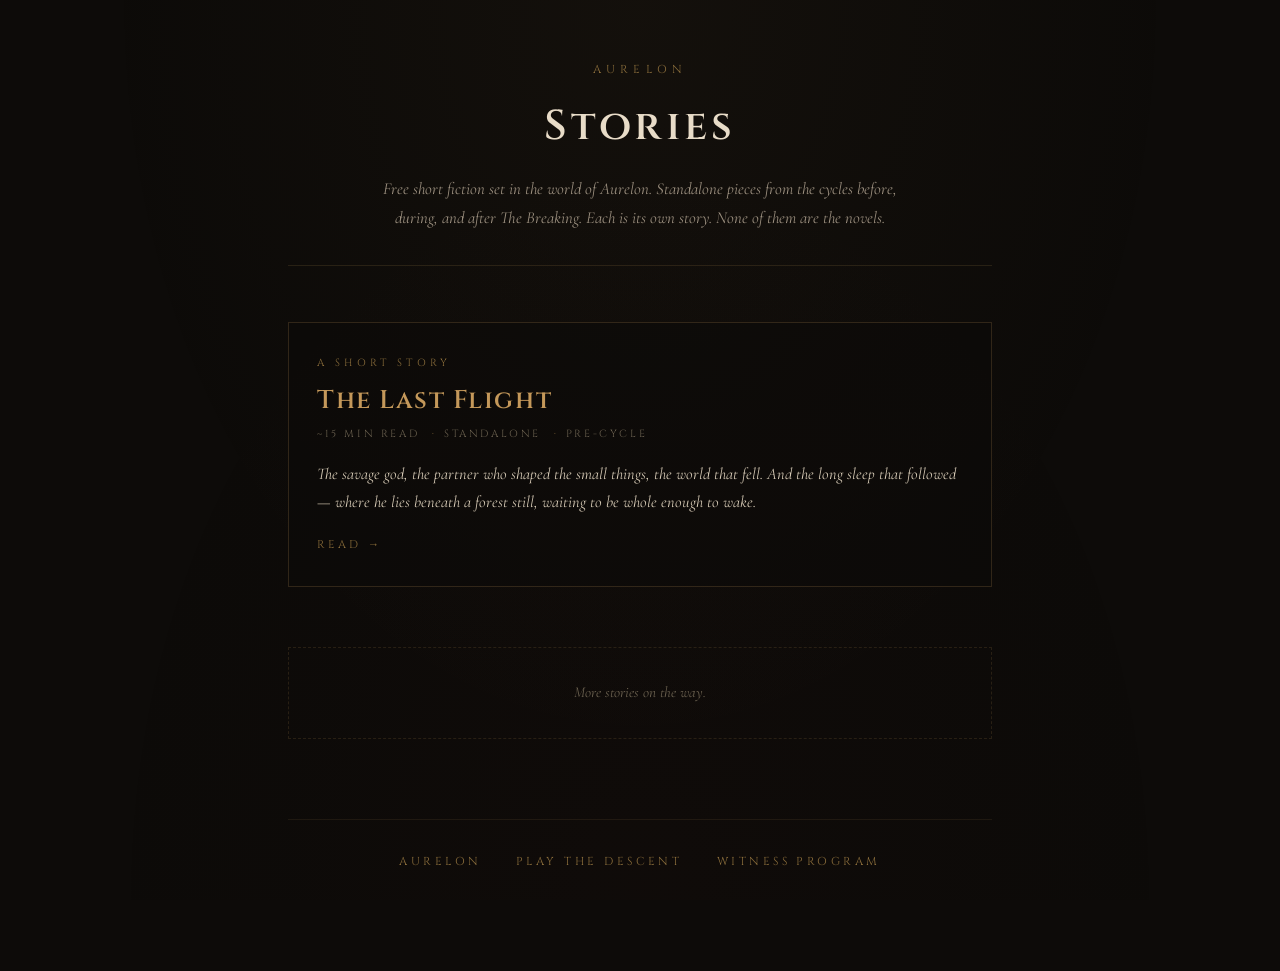
==== stories/index.html @ 1433b1ba "Add index.html for Stories section of Aurelon This HTML file serves as the main page for the Stories" ====
<!DOCTYPE html>
<html lang="en">
<head>
<meta charset="UTF-8">
<meta name="viewport" content="width=device-width, initial-scale=1.0">
<title>Stories — Aurelon</title>
<meta name="description" content="Free short fiction set in the world of Aurelon. Standalone stories from the cycles before, during, and after The Breaking.">
<meta name="theme-color" content="#0d0b09">

<!-- Open Graph / social card -->
<meta property="og:type" content="website">
<meta property="og:title" content="Stories — Aurelon">
<meta property="og:description" content="Free short fiction set in the world of Aurelon.">
<meta property="og:site_name" content="Aurelon Universe">
<meta property="og:url" content="https://aurelonuniverse.com/stories">
<meta name="twitter:card" content="summary">
<meta name="twitter:title" content="Stories — Aurelon">
<meta name="twitter:description" content="Free short fiction set in the world of Aurelon.">

<link rel="preconnect" href="https://fonts.googleapis.com">
<link href="https://fonts.googleapis.com/css2?family=Cinzel:wght@400;600;700&family=Cormorant+Garamond:ital,wght@0,400;0,500;0,600;1,400&display=swap" rel="stylesheet">

<style>
*, *::before, *::after { margin: 0; padding: 0; box-sizing: border-box; }

:root {
  --gold: #c4985a;
  --gold-light: #d4a847;
  --gold-dim: #8a6d3b;
  --bone: #e8dcc8;
  --parchment: #f5f0e6;
  --dark: #0d0b09;
  --dark-mid: #1a1612;
  --dark-surface: #231f1a;
  --text-primary: #d4c8b4;
  --text-secondary: #9a8e7e;
  --text-faint: #6a604f;
}

html { background: var(--dark); }
body {
  background: var(--dark);
  color: var(--text-primary);
  font-family: 'Cormorant Garamond', Georgia, serif;
  font-size: 18px;
  line-height: 1.7;
  min-height: 100vh;
  -webkit-font-smoothing: antialiased;
  -moz-osx-font-smoothing: grayscale;
}

body::before {
  content: '';
  position: fixed;
  top: 0; left: 0; right: 0; bottom: 0;
  background:
    radial-gradient(ellipse at top, rgba(196,152,90,0.04) 0%, transparent 60%),
    radial-gradient(ellipse at bottom, rgba(107,32,32,0.03) 0%, transparent 60%);
  pointer-events: none;
  z-index: 0;
}

.container {
  position: relative;
  z-index: 1;
  max-width: 760px;
  margin: 0 auto;
  padding: 60px 28px 100px;
}

/* ─── HEADER ─── */
header.page-header {
  text-align: center;
  margin-bottom: 56px;
  padding-bottom: 32px;
  border-bottom: 1px solid rgba(196,152,90,0.15);
}

.eyebrow {
  font-family: 'Cinzel', serif;
  font-size: 0.72rem;
  letter-spacing: 0.45em;
  color: var(--gold-dim);
  text-transform: uppercase;
  margin-bottom: 22px;
}
.eyebrow a {
  color: var(--gold-dim);
  text-decoration: none;
  transition: color 0.2s;
}
.eyebrow a:hover { color: var(--gold); }

h1.page-title {
  font-family: 'Cinzel', serif;
  font-weight: 600;
  font-size: 2.6rem;
  letter-spacing: 0.1em;
  color: var(--bone);
  margin-bottom: 24px;
  line-height: 1.2;
}

.intro {
  max-width: 560px;
  margin: 0 auto;
  color: var(--text-secondary);
  font-style: italic;
  font-size: 1.05rem;
}

/* ─── STORY LIST ─── */
.story-list {
  display: flex;
  flex-direction: column;
  gap: 28px;
  margin-bottom: 60px;
}

.story-card {
  display: block;
  padding: 32px 28px;
  border: 1px solid rgba(196,152,90,0.2);
  background: rgba(13,11,9,0.6);
  text-decoration: none;
  color: inherit;
  transition: border-color 0.25s, background 0.25s, transform 0.25s;
}
.story-card:hover {
  border-color: rgba(196,152,90,0.5);
  background: rgba(35,31,26,0.6);
  transform: translateY(-1px);
}

.story-card .card-eyebrow {
  font-family: 'Cinzel', serif;
  font-size: 0.65rem;
  letter-spacing: 0.4em;
  color: var(--gold-dim);
  text-transform: uppercase;
  margin-bottom: 12px;
}

.story-card h2 {
  font-family: 'Cinzel', serif;
  font-weight: 600;
  font-size: 1.6rem;
  letter-spacing: 0.06em;
  color: var(--gold);
  margin-bottom: 8px;
  line-height: 1.3;
}

.story-card .card-meta {
  font-family: 'Cinzel', serif;
  font-size: 0.65rem;
  letter-spacing: 0.25em;
  color: var(--text-faint);
  text-transform: uppercase;
  margin-bottom: 18px;
}
.story-card .card-meta span + span::before {
  content: '·';
  margin: 0 0.7em;
  color: var(--gold-dim);
}

.story-card .card-preview {
  color: var(--text-primary);
  font-style: italic;
  margin-bottom: 18px;
  font-size: 1.02rem;
}

.story-card .card-cta {
  font-family: 'Cinzel', serif;
  font-size: 0.7rem;
  letter-spacing: 0.3em;
  color: var(--gold-dim);
  text-transform: uppercase;
}
.story-card:hover .card-cta { color: var(--gold-light); }

/* ─── PLACEHOLDER FOR FUTURE STORIES ─── */
.coming-soon {
  text-align: center;
  padding: 32px;
  border: 1px dashed rgba(196,152,90,0.15);
  color: var(--text-faint);
  font-style: italic;
  font-size: 0.95rem;
}

/* ─── FOOTER ─── */
footer.page-footer {
  text-align: center;
  margin-top: 80px;
  padding-top: 32px;
  border-top: 1px solid rgba(196,152,90,0.1);
  font-family: 'Cinzel', serif;
  font-size: 0.72rem;
  letter-spacing: 0.3em;
  text-transform: uppercase;
}
footer.page-footer a {
  color: var(--gold-dim);
  text-decoration: none;
  margin: 0 14px;
  transition: color 0.2s;
}
footer.page-footer a:hover {
  color: var(--gold);
}

/* ─── MOBILE ─── */
@media (max-width: 600px) {
  body { font-size: 16px; }
  .container { padding: 40px 20px 60px; }
  h1.page-title { font-size: 2rem; letter-spacing: 0.08em; }
  .story-card { padding: 24px 20px; }
  .story-card h2 { font-size: 1.4rem; }
  footer.page-footer { font-size: 0.65rem; letter-spacing: 0.2em; }
  footer.page-footer a { display: block; margin: 8px 0; }
}
</style>

<!-- Cloudflare Web Analytics --><script defer src='https://static.cloudflareinsights.com/beacon.min.js' data-cf-beacon='{"token": "c6b10b9c22674a1fa83ea88372c5a3a4"}'></script><!-- End Cloudflare Web Analytics -->
</head>
<body>

<div class="container">

  <header class="page-header">
    <div class="eyebrow"><a href="/">Aurelon</a></div>
    <h1 class="page-title">Stories</h1>
    <p class="intro">Free short fiction set in the world of Aurelon. Standalone pieces from the cycles before, during, and after The Breaking. Each is its own story. None of them are the novels.</p>
  </header>

  <div class="story-list">

    <a href="/stories/the-last-flight" class="story-card">
      <div class="card-eyebrow">A short story</div>
      <h2>The Last Flight</h2>
      <div class="card-meta">
        <span>~15 min read</span>
        <span>Standalone</span>
        <span>Pre-cycle</span>
      </div>
      <p class="card-preview">The savage god, the partner who shaped the small things, the world that fell. And the long sleep that followed — where he lies beneath a forest still, waiting to be whole enough to wake.</p>
      <div class="card-cta">Read →</div>
    </a>

  </div>

  <div class="coming-soon">More stories on the way.</div>

  <footer class="page-footer">
    <a href="/">Aurelon</a>
    <a href="/the-descent">Play The Descent</a>
    <a href="/witness">Witness program</a>
  </footer>

</div>

</body>
</html>
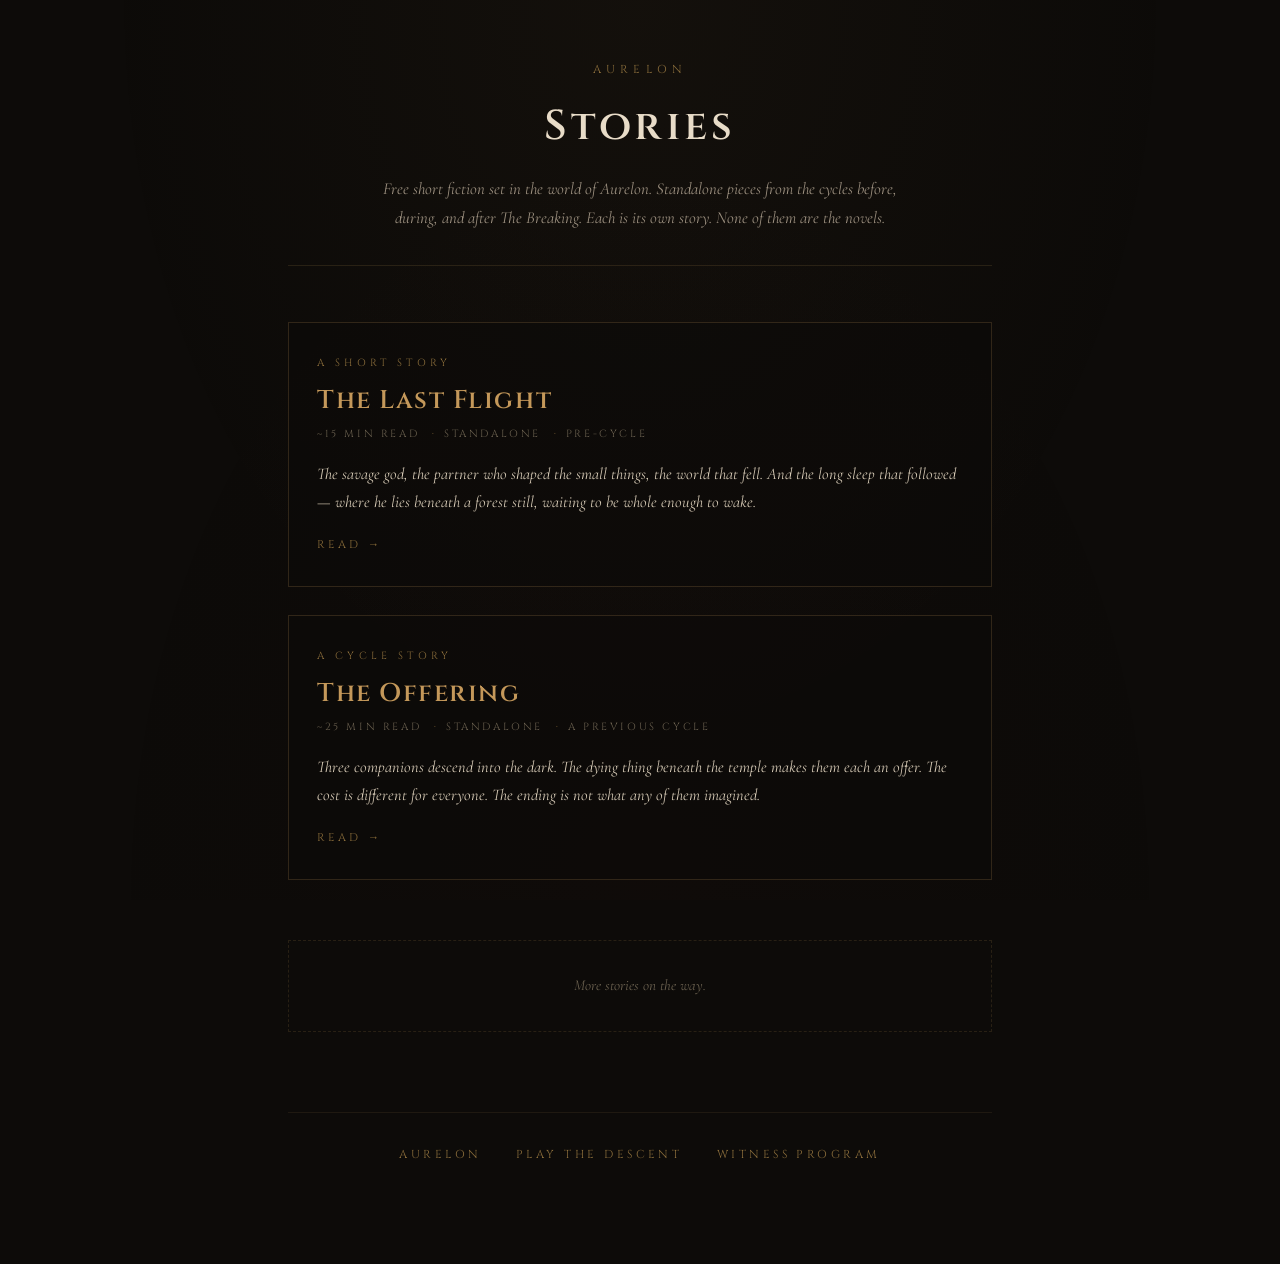
==== commit 09773241: "Add new story card for 'The Offering'" ====
--- a/stories/index.html
+++ b/stories/index.html
@@ -250,6 +250,18 @@
       <div class="card-cta">Read →</div>
     </a>
 
+    <a href="/stories/the-offering" class="story-card">
+      <div class="card-eyebrow">A cycle story</div>
+      <h2>The Offering</h2>
+      <div class="card-meta">
+        <span>~25 min read</span>
+        <span>Standalone</span>
+        <span>A previous cycle</span>
+      </div>
+      <p class="card-preview">Three companions descend into the dark. The dying thing beneath the temple makes them each an offer. The cost is different for everyone. The ending is not what any of them imagined.</p>
+      <div class="card-cta">Read →</div>
+    </a>
+
   </div>
 
   <div class="coming-soon">More stories on the way.</div>
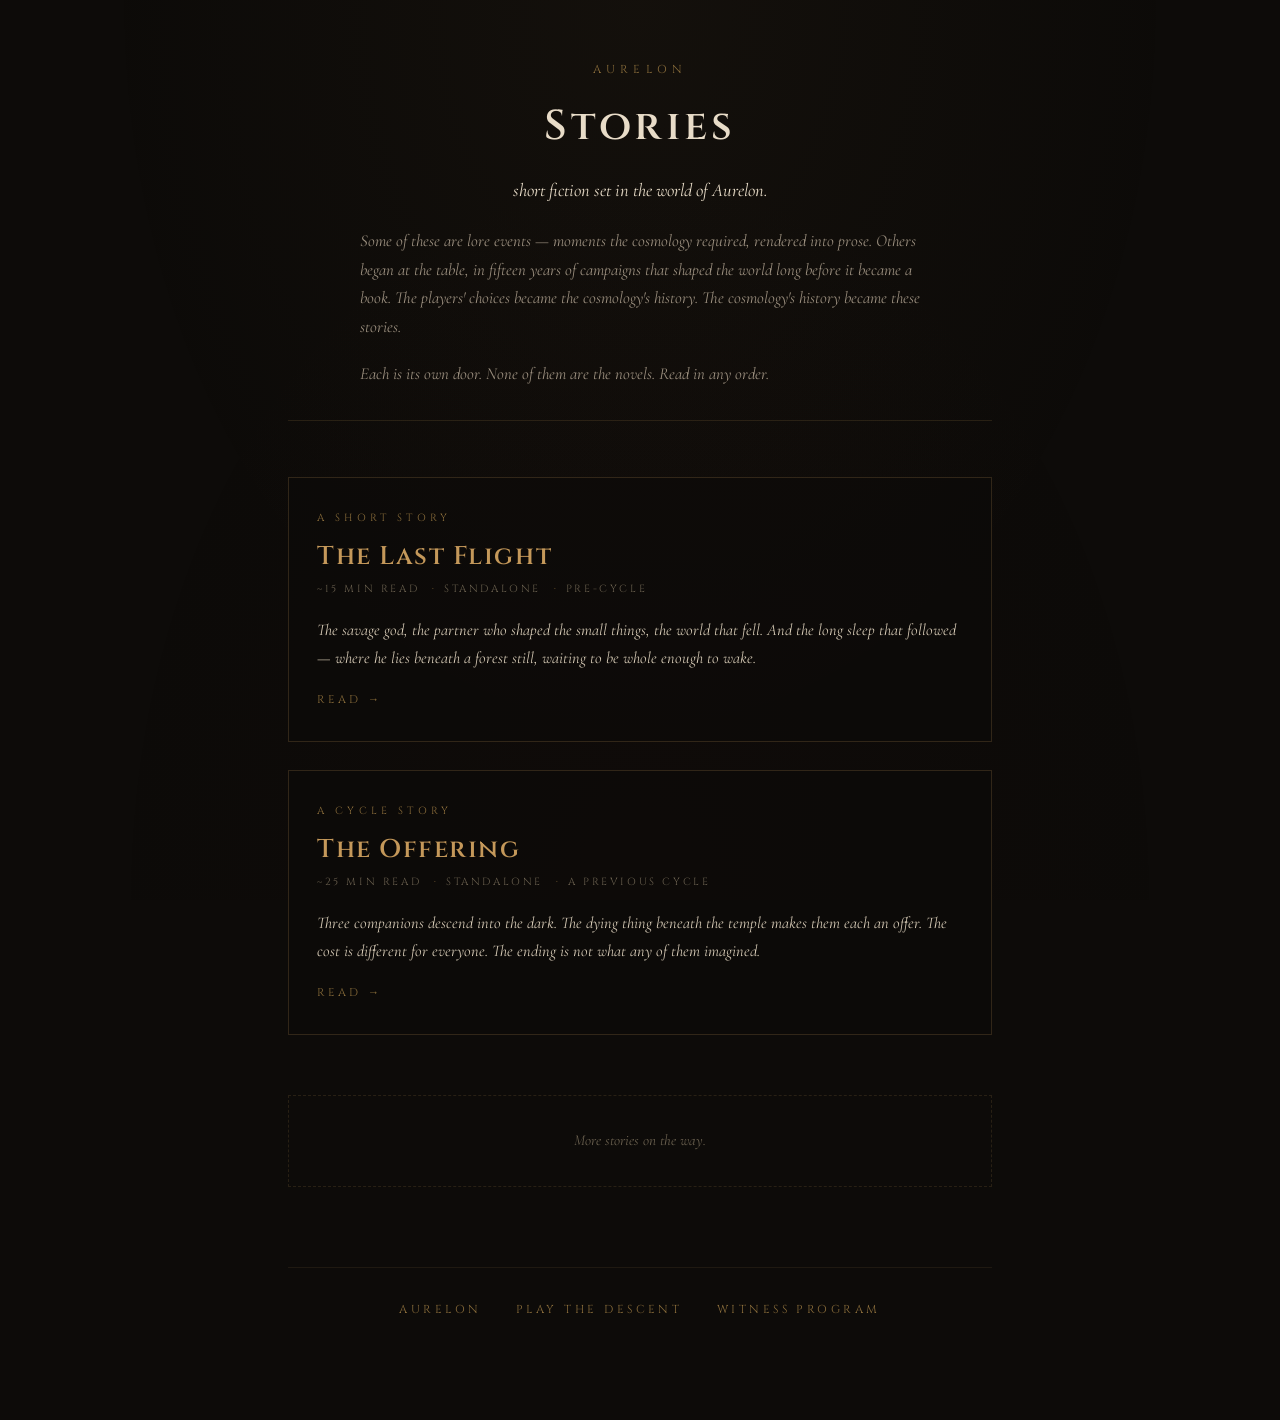
==== commit 5a5875a4: "Revise intro text for story descriptions Updated the introduction section with more detailed descrip" ====
--- a/stories/index.html
+++ b/stories/index.html
@@ -107,6 +107,18 @@
   color: var(--text-secondary);
   font-style: italic;
   font-size: 1.05rem;
+  text-align: left;
+}
+.intro p {
+  margin-bottom: 1.1em;
+}
+.intro p:last-child {
+  margin-bottom: 0;
+}
+.intro p:first-child {
+  text-align: center;
+  color: var(--bone);
+  font-size: 1.15rem;
 }
 
 /* ─── STORY LIST ─── */
@@ -233,7 +245,11 @@
   <header class="page-header">
     <div class="eyebrow"><a href="/">Aurelon</a></div>
     <h1 class="page-title">Stories</h1>
-    <p class="intro">Free short fiction set in the world of Aurelon. Standalone pieces from the cycles before, during, and after The Breaking. Each is its own story. None of them are the novels.</p>
+    <div class="intro">
+      <p>short fiction set in the world of Aurelon.</p>
+      <p>Some of these are lore events — moments the cosmology required, rendered into prose. Others began at the table, in fifteen years of campaigns that shaped the world long before it became a book. The players' choices became the cosmology's history. The cosmology's history became these stories.</p>
+      <p>Each is its own door. None of them are the novels. Read in any order.</p>
+    </div>
   </header>
 
   <div class="story-list">
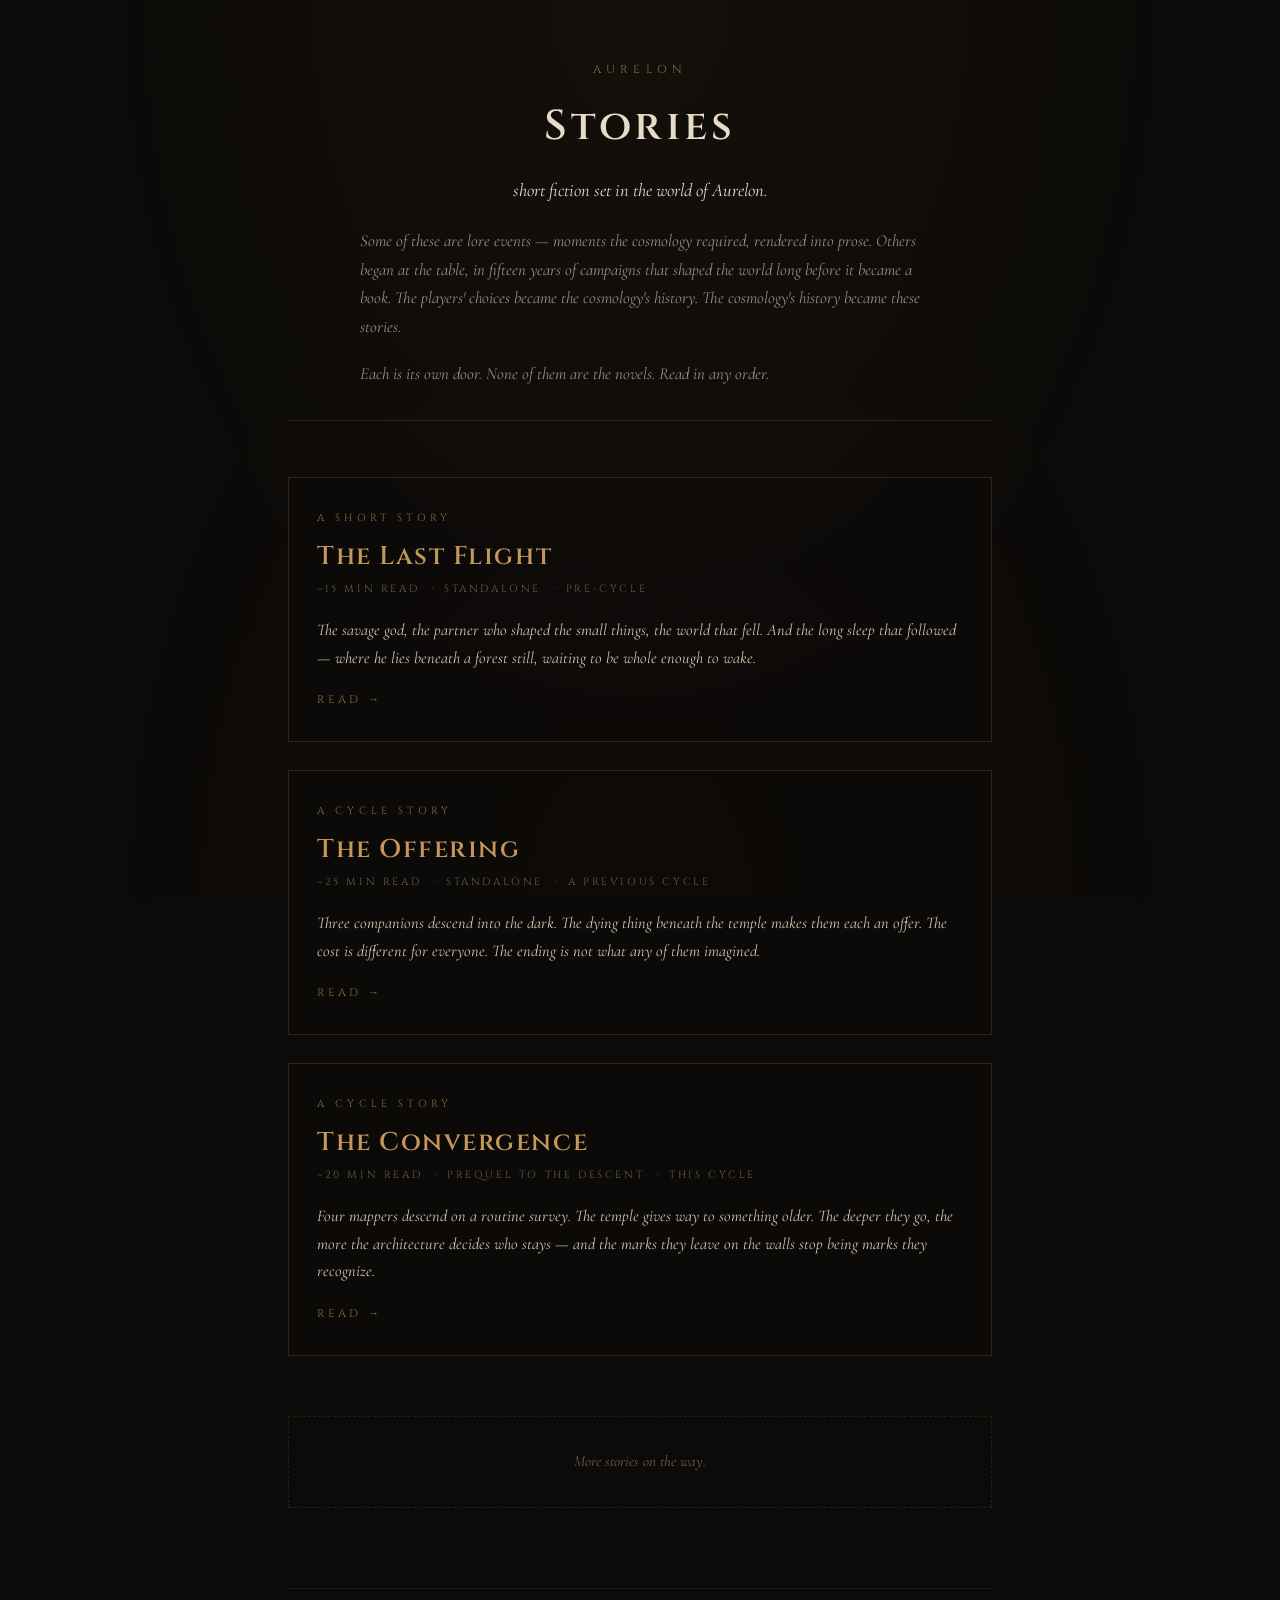
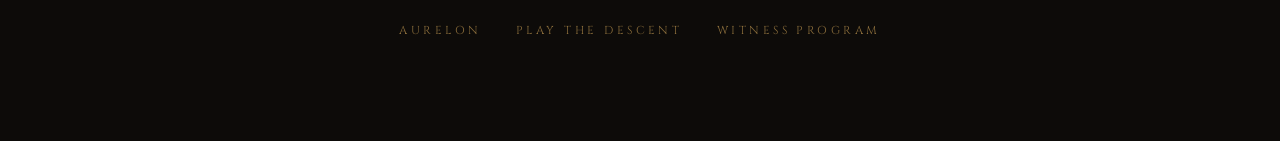
==== commit 7cec54b9: "Add 'The Convergence' story card to index.html" ====
--- a/stories/index.html
+++ b/stories/index.html
@@ -278,6 +278,18 @@
       <div class="card-cta">Read →</div>
     </a>
 
+    <a href="/stories/the-convergence" class="story-card">
+      <div class="card-eyebrow">A cycle story</div>
+      <h2>The Convergence</h2>
+      <div class="card-meta">
+        <span>~20 min read</span>
+        <span>Prequel to The Descent</span>
+        <span>This cycle</span>
+      </div>
+      <p class="card-preview">Four mappers descend on a routine survey. The temple gives way to something older. The deeper they go, the more the architecture decides who stays — and the marks they leave on the walls stop being marks they recognize.</p>
+      <div class="card-cta">Read →</div>
+    </a>
+
   </div>
 
   <div class="coming-soon">More stories on the way.</div>
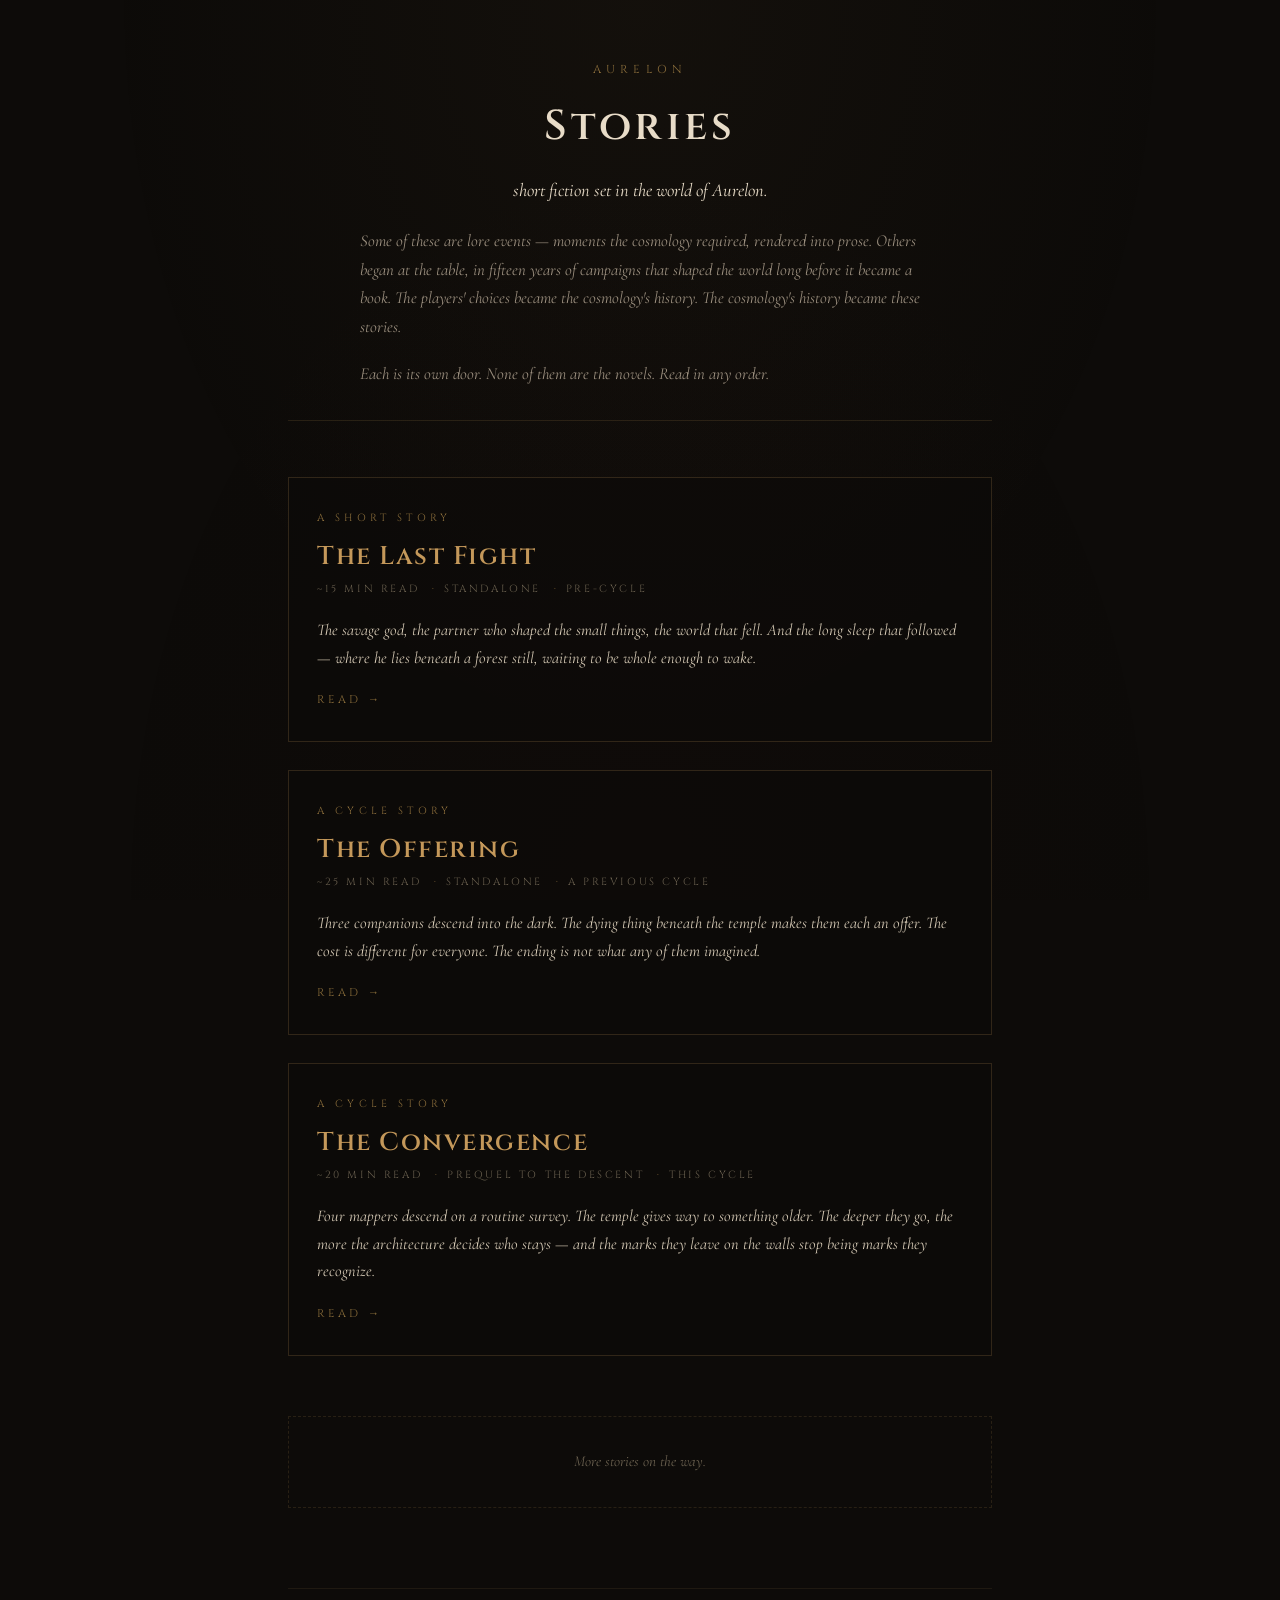
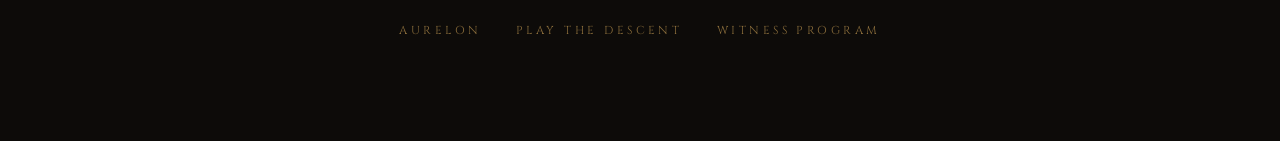
==== commit 76f0c75f: "Fix typo in story link and title" ====
--- a/stories/index.html
+++ b/stories/index.html
@@ -254,9 +254,9 @@
 
   <div class="story-list">
 
-    <a href="/stories/the-last-flight" class="story-card">
+    <a href="/stories/the-last-fight" class="story-card">
       <div class="card-eyebrow">A short story</div>
-      <h2>The Last Flight</h2>
+      <h2>The Last Fight</h2>
       <div class="card-meta">
         <span>~15 min read</span>
         <span>Standalone</span>
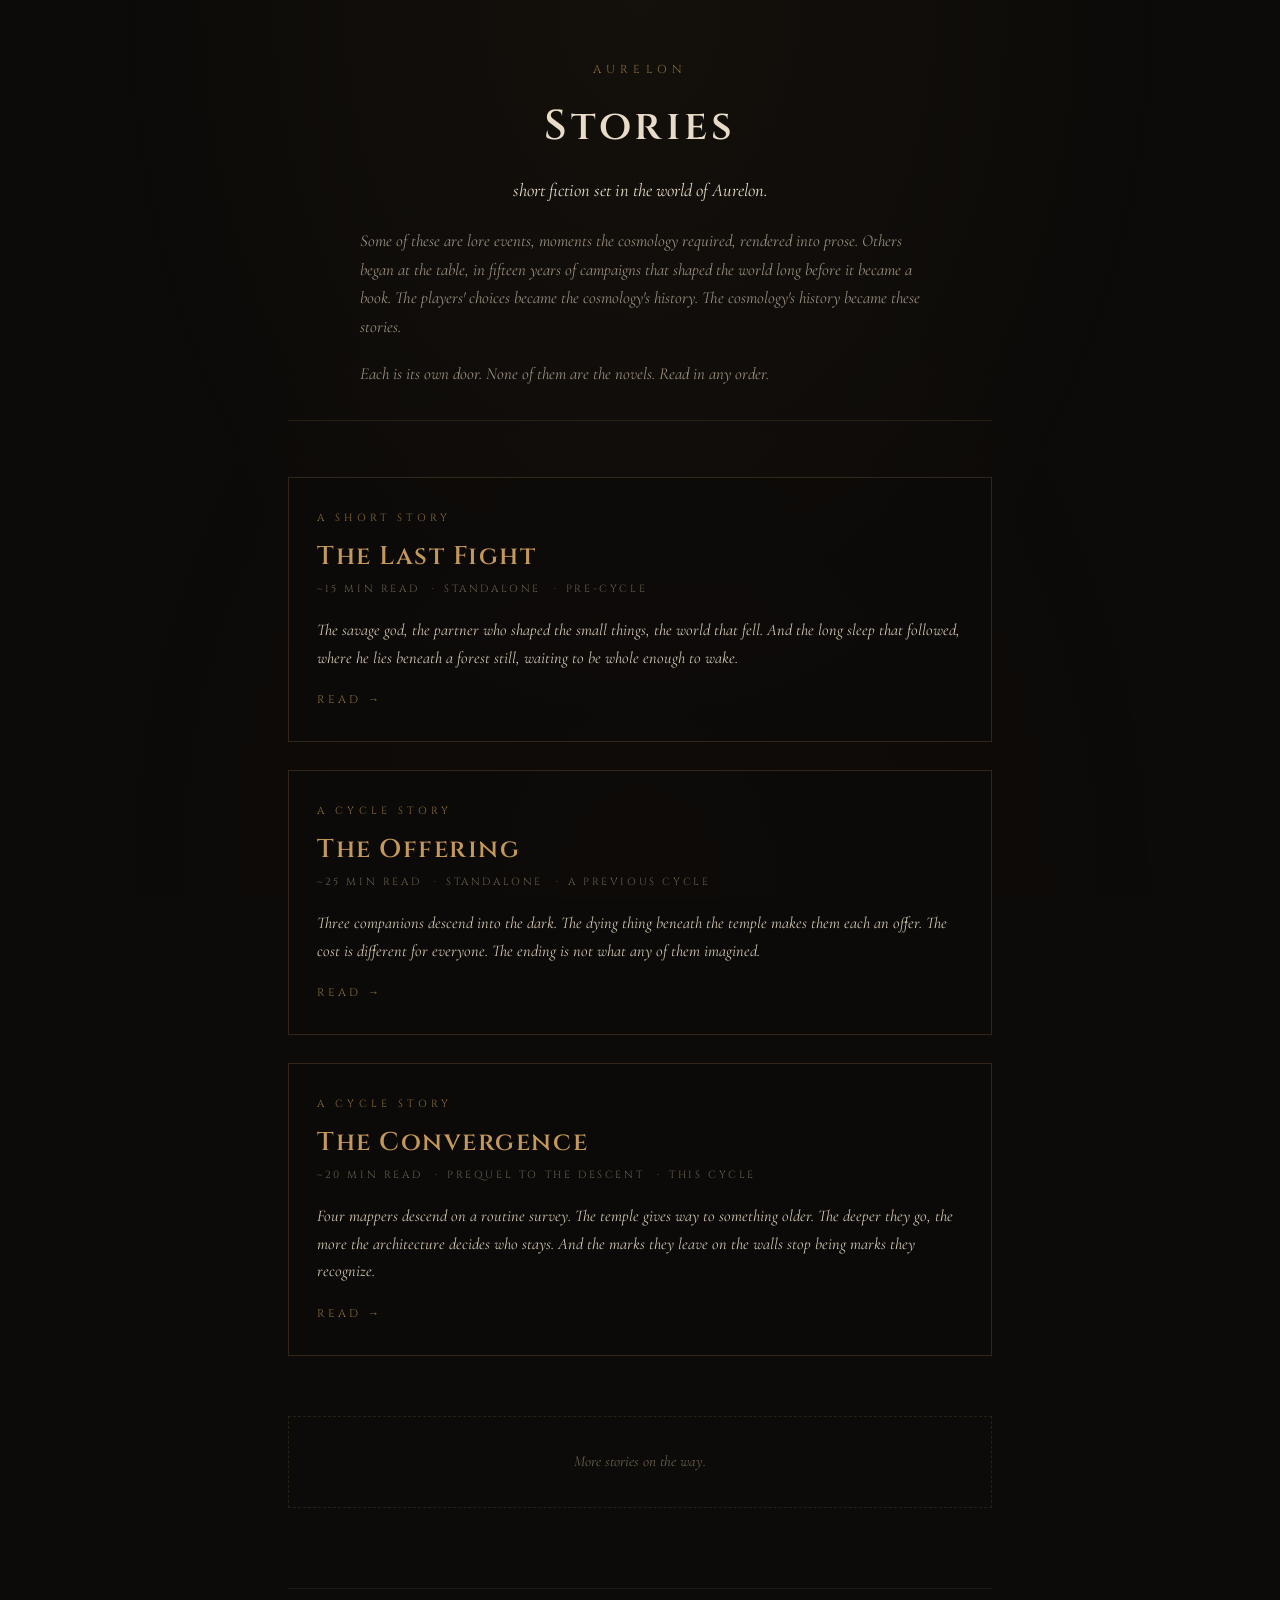
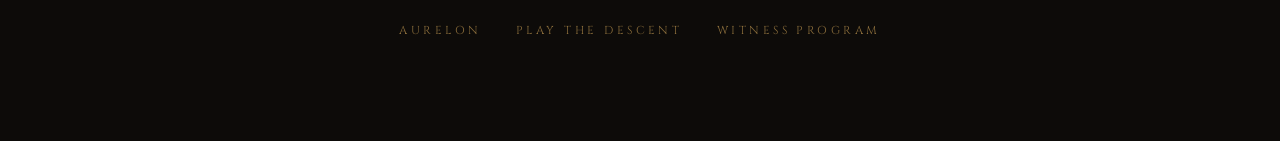
==== commit e6b120d1: "Refine titles and enhance text readability Updated titles and improved sentence structure for clarit" ====
--- a/stories/index.html
+++ b/stories/index.html
@@ -3,18 +3,18 @@
 <head>
 <meta charset="UTF-8">
 <meta name="viewport" content="width=device-width, initial-scale=1.0">
-<title>Stories — Aurelon</title>
+<title>Stories · Aurelon</title>
 <meta name="description" content="Free short fiction set in the world of Aurelon. Standalone stories from the cycles before, during, and after The Breaking.">
 <meta name="theme-color" content="#0d0b09">
 
 <!-- Open Graph / social card -->
 <meta property="og:type" content="website">
-<meta property="og:title" content="Stories — Aurelon">
+<meta property="og:title" content="Stories · Aurelon">
 <meta property="og:description" content="Free short fiction set in the world of Aurelon.">
 <meta property="og:site_name" content="Aurelon Universe">
 <meta property="og:url" content="https://aurelonuniverse.com/stories">
 <meta name="twitter:card" content="summary">
-<meta name="twitter:title" content="Stories — Aurelon">
+<meta name="twitter:title" content="Stories · Aurelon">
 <meta name="twitter:description" content="Free short fiction set in the world of Aurelon.">
 
 <link rel="preconnect" href="https://fonts.googleapis.com">
@@ -247,7 +247,7 @@
     <h1 class="page-title">Stories</h1>
     <div class="intro">
       <p>short fiction set in the world of Aurelon.</p>
-      <p>Some of these are lore events — moments the cosmology required, rendered into prose. Others began at the table, in fifteen years of campaigns that shaped the world long before it became a book. The players' choices became the cosmology's history. The cosmology's history became these stories.</p>
+      <p>Some of these are lore events, moments the cosmology required, rendered into prose. Others began at the table, in fifteen years of campaigns that shaped the world long before it became a book. The players' choices became the cosmology's history. The cosmology's history became these stories.</p>
       <p>Each is its own door. None of them are the novels. Read in any order.</p>
     </div>
   </header>
@@ -262,7 +262,7 @@
         <span>Standalone</span>
         <span>Pre-cycle</span>
       </div>
-      <p class="card-preview">The savage god, the partner who shaped the small things, the world that fell. And the long sleep that followed — where he lies beneath a forest still, waiting to be whole enough to wake.</p>
+      <p class="card-preview">The savage god, the partner who shaped the small things, the world that fell. And the long sleep that followed, where he lies beneath a forest still, waiting to be whole enough to wake.</p>
       <div class="card-cta">Read →</div>
     </a>
 
@@ -286,7 +286,7 @@
         <span>Prequel to The Descent</span>
         <span>This cycle</span>
       </div>
-      <p class="card-preview">Four mappers descend on a routine survey. The temple gives way to something older. The deeper they go, the more the architecture decides who stays — and the marks they leave on the walls stop being marks they recognize.</p>
+      <p class="card-preview">Four mappers descend on a routine survey. The temple gives way to something older. The deeper they go, the more the architecture decides who stays. And the marks they leave on the walls stop being marks they recognize.</p>
       <div class="card-cta">Read →</div>
     </a>
 
